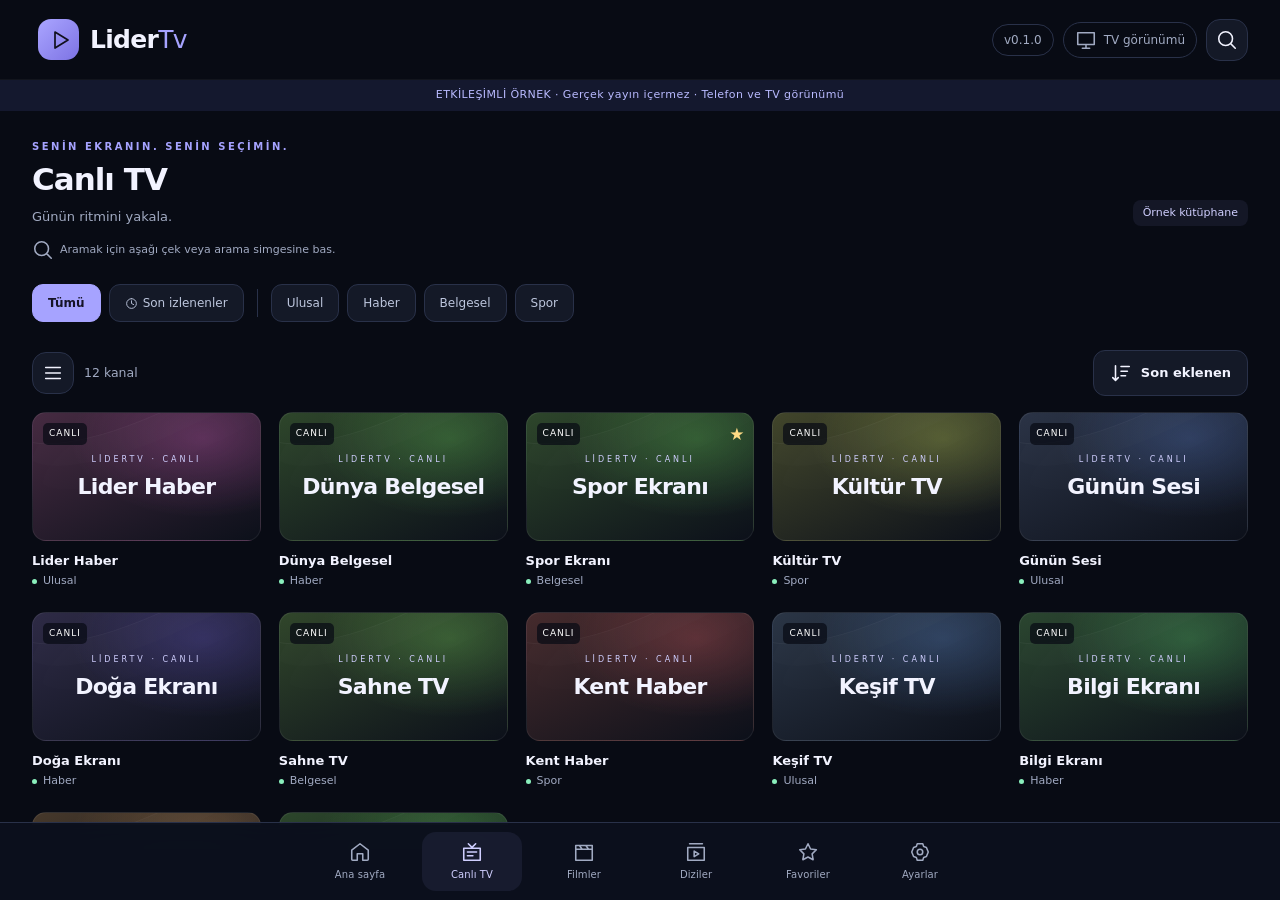
==== app/src/main/assets/ui/index.html @ 4a810b92 "Add files via upload" ====
<!doctype html><html lang="tr"><head><meta charset="utf-8"><meta name="viewport" content="width=device-width,initial-scale=1,viewport-fit=cover"><meta http-equiv="Content-Security-Policy" content="default-src 'none'; script-src 'self' 'unsafe-inline'; style-src 'self' 'unsafe-inline'; img-src 'self' data: https: http:; connect-src 'none'; font-src 'self'; base-uri 'none'; form-action 'none'"><title>LiderTv 0.1.0</title><link rel="stylesheet" href="style.css"></head><body><div id="app"></div><div id="overlay"></div><div id="toast" role="status" aria-live="polite"></div><input id="fileInput" type="file" accept=".m3u,.m3u8,text/plain" hidden><script src="license.js"></script><script src="demo.js"></script><script src="app.js"></script></body></html>
---- app/src/main/assets/ui/style.css ----
:root{color-scheme:dark;--bg:#080b14;--surface:#141927;--surface2:#1b2133;--line:#293149;--text:#f2f3ff;--muted:#a1aac2;--accent:#a6a3ff;--accent2:#d0cfff;--navh:78px;--side:0px}*{box-sizing:border-box}body{margin:0;background:var(--bg);color:var(--text);font:15px/1.5 system-ui,-apple-system,BlinkMacSystemFont,'Segoe UI',sans-serif;overscroll-behavior:none}button,input{font:inherit}button{color:inherit;cursor:pointer;border:0;background:none}button:disabled{opacity:.45;cursor:default}button:focus-visible,input:focus-visible{outline:3px solid var(--accent2);outline-offset:3px}.focusable:focus{outline:3px solid var(--accent2);outline-offset:3px;z-index:2}button svg{pointer-events:none}svg{width:22px;height:22px;vertical-align:middle;flex:none}h1,h2,h3,p{margin:0}h1{font-size:31px;letter-spacing:-1px;line-height:1.2}h2{font-size:21px;letter-spacing:-.4px}small,.muted{color:var(--muted)}.header{height:80px;display:flex;align-items:center;justify-content:space-between;padding:0 32px 0 calc(var(--side) + 32px);border-bottom:1px solid #ffffff0a;background:var(--bg)}.brand{display:flex;align-items:center;gap:11px;font-size:25px;letter-spacing:-.7px;font-weight:750}.brandmark{display:grid;place-items:center;border-radius:13px;width:41px;height:41px;background:linear-gradient(135deg,#aaa5ff,#7d73e4);color:#11101d}.brandmark svg{width:24px;height:24px}.brand em{font-style:normal;color:var(--accent);font-weight:500}.header-actions{display:flex;gap:9px;align-items:center}.iconbtn{width:42px;height:42px;border:1px solid var(--line);border-radius:14px;background:var(--surface);display:inline-grid;place-items:center}.pill{padding:6px 11px;border:1px solid var(--line);border-radius:30px;color:var(--muted);font-size:12px}.mode-button{display:flex;align-items:center;gap:7px}.preview-note{background:#14182e;color:#b9baff;text-align:center;padding:7px 18px;font-size:11px;letter-spacing:.4px}.main{height:calc(100dvh - 108px - var(--navh));overflow:auto;padding:28px 32px 60px calc(var(--side) + 32px);scroll-behavior:smooth}.native .main{height:calc(100dvh - 80px - var(--navh))}.intro{display:flex;gap:18px;align-items:flex-end;justify-content:space-between;margin-bottom:23px}.eyebrow{font-size:10px;letter-spacing:2.5px;font-weight:700;color:var(--accent);text-transform:uppercase;margin-bottom:7px}.intro p{color:var(--muted);margin-top:9px;font-size:13px}.badge{font-size:11px;color:var(--accent2);padding:5px 10px;border-radius:8px;background:#a6a3ff14;white-space:nowrap}.searchbox{position:relative;display:flex;align-items:center;gap:10px;background:var(--surface);border:1px solid var(--line);border-radius:16px;margin:0 0 22px;padding:12px 15px}.searchbox input{width:100%;background:transparent;color:var(--text);border:0;outline:none}.searchbox svg{color:var(--muted)}.search-hint{font-size:11px;color:var(--muted);margin:-10px 0 16px;display:flex;align-items:center;gap:6px}.toolbar{display:flex;align-items:center;justify-content:space-between;gap:12px;margin:16px 0}.toolbar-right{display:flex;align-items:center;gap:9px}.secondary,.primary,.danger{display:inline-flex;align-items:center;justify-content:center;gap:9px;border:1px solid var(--line);border-radius:12px;padding:11px 16px;background:var(--surface);font-size:13px;font-weight:650}.primary{background:var(--accent);color:#141125;border-color:var(--accent)}.danger{color:#ffb8ba}.chips{display:flex;gap:8px;overflow-x:auto;scrollbar-width:none;padding:7px 4px 12px;margin:0 -4px;touch-action:pan-x}.chip{white-space:nowrap;border:1px solid var(--line);background:var(--surface);color:#bdc6dd;padding:9px 15px;border-radius:11px;font-size:12px;user-select:none;flex-shrink:0;touch-action:pan-x}.chip.active{background:var(--accent);color:#151327;border-color:var(--accent);font-weight:700}.chip svg{width:13px;height:13px;margin-right:5px}.chip.long{box-shadow:0 0 0 3px var(--accent);transform:translateY(-3px)}.chips .separator{border-left:1px solid var(--line);margin:5px}.grid{display:grid;grid-template-columns:repeat(auto-fill,minmax(168px,1fr));gap:22px 18px}.card{display:block;text-align:left;min-width:0;padding:0;position:relative;user-select:none;touch-action:pan-y;border-radius:14px}.poster{height:auto;aspect-ratio:2/3;border-radius:14px;overflow:hidden;position:relative;background:radial-gradient(ellipse at 75% 20%,hsla(var(--hue),70%,64%,.26),transparent 55%),linear-gradient(155deg,hsl(var(--hue),24%,22%),#0c101a);border:1px solid #ffffff12;transition:transform .15s}.card:hover .poster{transform:translateY(-3px)}.poster img{width:100%;height:100%;object-fit:cover;position:absolute;inset:0}.poster .art{position:absolute;inset:0;overflow:hidden;display:flex;flex-direction:column;justify-content:flex-end;padding:18px}.art:before{content:'';height:75%;width:140%;border:1px solid #ffffff22;border-radius:45%;transform:rotate(-25deg);position:absolute;left:-15%;top:-22%;box-shadow:0 24px 0 #ffffff05,0 50px 0 #ffffff04,0 75px 0 #ffffff03}.art-title{position:relative;font-size:24px;font-weight:800;letter-spacing:-.7px;line-height:1.15;text-transform:uppercase;white-space:normal;text-wrap:balance}.art-label{font-size:8px;letter-spacing:3px;color:#c6c8db;margin-bottom:8px}.tag{position:absolute;left:10px;top:10px;font-size:9px;letter-spacing:1px;padding:4px 6px;border-radius:5px;background:#080b14b8;color:#fff}.favmark{position:absolute;right:9px;top:9px;color:#ffda85;font-size:17px}.watchline{position:absolute;bottom:0;left:0;right:0;height:3px;background:#ffffff25}.watchline i{display:block;height:100%;background:var(--accent2)}.card-title{font-size:13px;font-weight:650;margin-top:10px;white-space:nowrap;overflow:hidden;text-overflow:ellipsis}.card-meta{font-size:11px;color:var(--muted);white-space:nowrap;overflow:hidden;text-overflow:ellipsis;margin-top:3px}.grid.live{grid-template-columns:repeat(auto-fill,minmax(210px,1fr))}.live .poster{aspect-ratio:16/9}.live .art-title{font-size:22px;text-transform:none}.live .art{justify-content:center;align-items:center}.live .art:before{top:-80%;opacity:.35}.live .art-label{color:var(--accent2)}.live .poster img{object-fit:contain;padding:28px;background:var(--surface)}.live-dot{display:inline-block;background:#8aefbc;border-radius:50%;height:5px;width:5px;vertical-align:middle;margin-right:6px}.pagination{display:flex;align-items:center;justify-content:center;gap:14px;margin:30px 0}.pagination span{font-size:12px;color:var(--muted)}.nav{position:fixed;bottom:0;left:0;right:0;height:var(--navh);display:flex;justify-content:center;gap:12px;z-index:20;background:#0d111eeb;border-top:1px solid var(--line);backdrop-filter:blur(20px);padding:9px 16px max(9px,env(safe-area-inset-bottom))}.navitem{display:flex;flex-direction:column;align-items:center;justify-content:center;gap:4px;border-radius:14px;width:100px;max-width:17%;font-size:10px;letter-spacing:.1px;color:var(--muted);user-select:none;touch-action:none}.navitem.active{background:#a6a3ff14;color:var(--accent2)}.navitem svg{width:22px;height:22px}.navitem.long{outline:2px dashed var(--accent)}.empty{padding:65px 20px;text-align:center;color:var(--muted);border:1px dashed var(--line);border-radius:16px}.empty h2{color:var(--text);margin:12px 0}.empty p{max-width:500px;margin:0 auto 22px}.hero{padding:34px;border-radius:22px;border:1px solid #a6a3ff30;background:radial-gradient(ellipse at right top,#443f6b77,transparent 65%),#141827;max-width:800px;margin:30px auto}.hero h1{margin-bottom:18px}.hero p{color:var(--muted);margin:14px 0 24px}.settings{max-width:740px;margin:0 auto}.settings-title{display:flex;align-items:center;gap:14px;margin-bottom:24px}.setting-card{background:var(--surface);border:1px solid #ffffff06;border-radius:15px;padding:18px;display:flex;align-items:center;gap:16px;text-align:left;width:100%;margin-bottom:11px}.setting-card>svg{color:var(--accent)}.setting-card>div{flex:1}.setting-card b{font-size:14px;font-weight:650}.setting-card small{display:block;margin-top:3px;font-size:12px}.arrow{color:var(--muted);font-size:22px}.section-label{font-size:12px;color:var(--accent);margin:25px 0 10px}.setting-box{background:var(--surface);border:1px solid var(--line);border-radius:16px;padding:19px;margin-bottom:16px}.setting-box h3{font-size:15px;margin-bottom:8px}.setting-box p{color:var(--muted);font-size:12px;line-height:1.65;margin-bottom:12px}.row{display:flex;align-items:center;gap:10px;flex-wrap:wrap}.stack{display:flex;flex-direction:column;gap:9px}.radio{display:flex;gap:12px;align-items:center;text-align:left;width:100%;padding:12px 5px;font-size:13px}.radio .circle{height:17px;width:17px;border:1.5px solid var(--muted);border-radius:50%;flex-shrink:0}.radio.selected .circle{border:5px solid var(--accent)}.toggle{display:flex;align-items:center;justify-content:space-between;gap:16px;width:100%;padding:13px 0;text-align:left}.switch{border-radius:20px;width:41px;height:23px;padding:3px;background:#3b4359;flex-shrink:0}.switch:after{content:'';width:17px;height:17px;border-radius:50%;background:#c5cadd;display:block;transition:transform .12s}.toggle.on .switch{background:var(--accent)}.toggle.on .switch:after{transform:translateX(18px);background:#17142a}.field{margin-bottom:14px}.field label{display:block;font-size:12px;color:var(--muted);margin-bottom:7px}.field input{width:100%;background:var(--bg);border:1px solid var(--line);border-radius:11px;color:var(--text);padding:12px}.metricrow{display:grid;grid-template-columns:repeat(3,1fr);gap:8px;margin:16px 0}.metric{border-radius:11px;background:var(--bg);padding:11px;text-align:center}.metric b{display:block;font-size:18px;color:var(--accent2)}.metric small{font-size:10px}.notice{font-size:12px;line-height:1.65;color:#c7c7e1;padding:13px 15px;border-left:3px solid var(--accent);background:#a6a3ff0a;margin:16px 0}.overlay-backdrop{position:fixed;inset:0;background:#02040bb8;z-index:30;display:grid;place-items:center;padding:20px;backdrop-filter:blur(7px)}.modal{background:var(--bg);border:1px solid var(--line);border-radius:23px;padding:25px;max-width:780px;width:100%;max-height:90dvh;overflow:auto;box-shadow:0 30px 130px #0009}.modal-header{display:flex;align-items:center;justify-content:space-between;gap:18px;margin-bottom:20px}.modal-header h2{font-size:20px}.modal-footer{display:flex;gap:12px;flex-wrap:wrap;margin-top:20px}.details{display:grid;grid-template-columns:210px 1fr;gap:26px}.details .poster{width:100%}.details h1{font-size:28px;line-height:1.22;margin:10px 0}.details .description{font-size:13px;color:#c1c8db;line-height:1.8;margin:18px 0}.details .cast{font-size:12px;color:var(--muted);line-height:1.7}.episode{display:flex;align-items:center;justify-content:space-between;gap:12px;width:100%;padding:14px;text-align:left;border:1px solid var(--line);border-radius:10px;margin-top:8px;background:var(--surface);font-size:12px}.episode small{white-space:nowrap}.drawer-wrap{position:fixed;inset:0;background:#0009;z-index:35}.drawer{height:100%;width:min(340px,90vw);background:var(--bg);border-right:1px solid var(--line);padding:24px 20px;overflow:auto;box-shadow:40px 0 100px #0006}.drawer .chip{width:100%;display:flex;align-items:center;gap:8px;text-align:left;white-space:normal;margin-bottom:8px}.drawer .chip .grow{flex:1}.drawer h2{margin:15px 0 20px}.drawer .chip.hidden{opacity:.5}.drawer small{font-size:11px;line-height:1.7;display:block;margin:12px 0}.loader{padding:60px;text-align:center;color:var(--muted)}.spinner{display:inline-block;width:24px;height:24px;border:2px solid var(--line);border-top-color:var(--accent);border-radius:50%;animation:spin .7s linear infinite;margin-bottom:10px}@keyframes spin{to{transform:rotate(360deg)}}#toast{position:fixed;bottom:calc(var(--navh) + 15px);left:50%;transform:translateX(-50%) translateY(20px);max-width:min(600px,90vw);padding:12px 18px;background:#343454;color:white;border:1px solid #8080ac66;border-radius:13px;z-index:99;opacity:0;pointer-events:none;transition:all .15s;font-size:13px}#toast.show{opacity:1;transform:translateX(-50%) translateY(0)}.demo-player{min-height:250px;background:radial-gradient(ellipse at 50% 35%,#2a244a,black 72%);border:1px solid var(--line);border-radius:16px;display:flex;flex-direction:column;align-items:center;justify-content:center;text-align:center;padding:35px}.demo-player svg{width:45px;height:45px;color:var(--accent)}.demo-player p{font-size:11px;color:var(--muted);margin-top:15px}.demo-player h2{margin-top:16px}.range{width:100%;accent-color:var(--accent);margin:20px 0}.tv{--side:134px;--navh:0px}.tv .nav{left:0;top:0;bottom:0;width:134px;height:100dvh;flex-direction:column;gap:12px;padding:95px 14px 24px;justify-content:flex-start;border-top:0;border-right:1px solid var(--line)}.tv .navitem{width:100%;max-width:100%;min-height:66px;font-size:12px}.tv .header{height:86px}.tv .main{height:calc(100dvh - 114px);padding-top:29px}.tv.native .main{height:calc(100dvh - 86px)}.tv .grid{grid-template-columns:repeat(auto-fill,minmax(155px,1fr))}.tv .grid.live{grid-template-columns:repeat(auto-fill,minmax(220px,1fr))}.tv .card-title{font-size:15px}.tv .card-meta{font-size:12px}.tv h1{font-size:35px}.tv .modal{max-width:900px}.tv .details{grid-template-columns:220px 1fr}.tv .focusable:focus{outline-width:4px}.light{--bg:#f1f2f8;--surface:#fff;--surface2:#e5e6f1;--line:#d3d6e5;--text:#161b2e;--muted:#616b86;--accent:#6259bb;--accent2:#544b9c;color-scheme:light}.light .nav{background:#f9f9feeb}.light .chip.active{color:#fff}.light .primary{color:#fff}.light .card .poster{color:#fff}.light .card-title{color:var(--text)}.light .notice{color:#555676}.light .overlay-backdrop{background:#30344a80}.light .details .description{color:#535c72}.light .preview-note{background:#e7e6f7;color:#514d83}
@media(max-width:650px){:root{--navh:77px}.header{height:65px;padding:0 17px}.brand{font-size:23px;gap:8px}.brandmark{width:34px;height:34px;border-radius:10px}.mode-button{font-size:10px;padding:7px}.mode-button svg{width:16px;height:16px}.pill.version{display:none}.header-actions{gap:7px}.iconbtn{width:36px;height:36px;border-radius:11px}.preview-note{font-size:9px;padding:6px 12px}.main{height:calc(100dvh - 91px - var(--navh));padding:24px 17px 35px}.native .main{height:calc(100dvh - 65px - var(--navh))}h1{font-size:28px}.intro{gap:10px;margin-bottom:17px}.intro p{font-size:11px;margin-top:7px}.eyebrow{font-size:8px;letter-spacing:2px}.badge{font-size:9px;padding:4px 8px}.searchbox{padding:10px 12px;margin-bottom:17px;border-radius:13px}.searchbox input{font-size:13px}.search-hint{font-size:10px;margin:-2px 0 9px}.toolbar{margin:10px 0 15px}.toolbar small{font-size:10px}.secondary,.primary,.danger{font-size:11px;padding:10px 13px;border-radius:10px}.secondary svg{width:16px;height:16px}.grid,.grid.live{grid-template-columns:repeat(2,minmax(0,1fr));gap:20px 13px}.poster{border-radius:12px}.art-title{font-size:22px}.poster .art{padding:14px}.live .art-title{font-size:18px}.live .poster img{padding:20px}.card-title{font-size:12px}.card-meta{font-size:10px}.nav{gap:3px;padding-left:8px;padding-right:8px}.navitem{font-size:9px;gap:5px;width:60px;max-width:none;flex:1}.navitem svg{height:20px;width:20px}.chip{font-size:11px;padding:8px 12px}.chips{gap:6px}.modal{padding:20px 17px;border-radius:21px;max-height:93dvh}.overlay-backdrop{padding:12px}.details{grid-template-columns:110px 1fr;gap:16px}.details h1{font-size:21px;letter-spacing:-.5px}.details .description{grid-column:1/-1;font-size:12px;line-height:1.7}.details .poster .art-title{font-size:16px}.details .cast{font-size:10px}.details .primary,.details .secondary{width:100%;margin-top:6px}.settings-title{gap:10px}.setting-card{padding:16px 14px;gap:13px}.setting-card b{font-size:13px}.setting-card small{font-size:11px}.setting-box{padding:15px}.hero{padding:24px}.metric b{font-size:16px}.metric small{font-size:9px}.modal-header h2{font-size:18px}.tv{--side:80px;--navh:0px}.tv .header{padding-left:92px}.tv .nav{width:80px;padding:85px 8px 15px}.tv .navitem{font-size:9px;flex:none;min-height:58px}.tv .main{padding-left:94px;height:calc(100dvh - 113px)}.tv .grid,.tv .grid.live{grid-template-columns:repeat(auto-fill,minmax(140px,1fr))}.tv .intro p{max-width:150px}.tv h1{font-size:25px}.tv .mode-button span{display:none}.tv .details{grid-template-columns:100px 1fr}}

.drawer,.drawer .chip{touch-action:pan-y}
.license-text{white-space:pre-wrap;font:12px/1.6 monospace;overflow-wrap:anywhere}
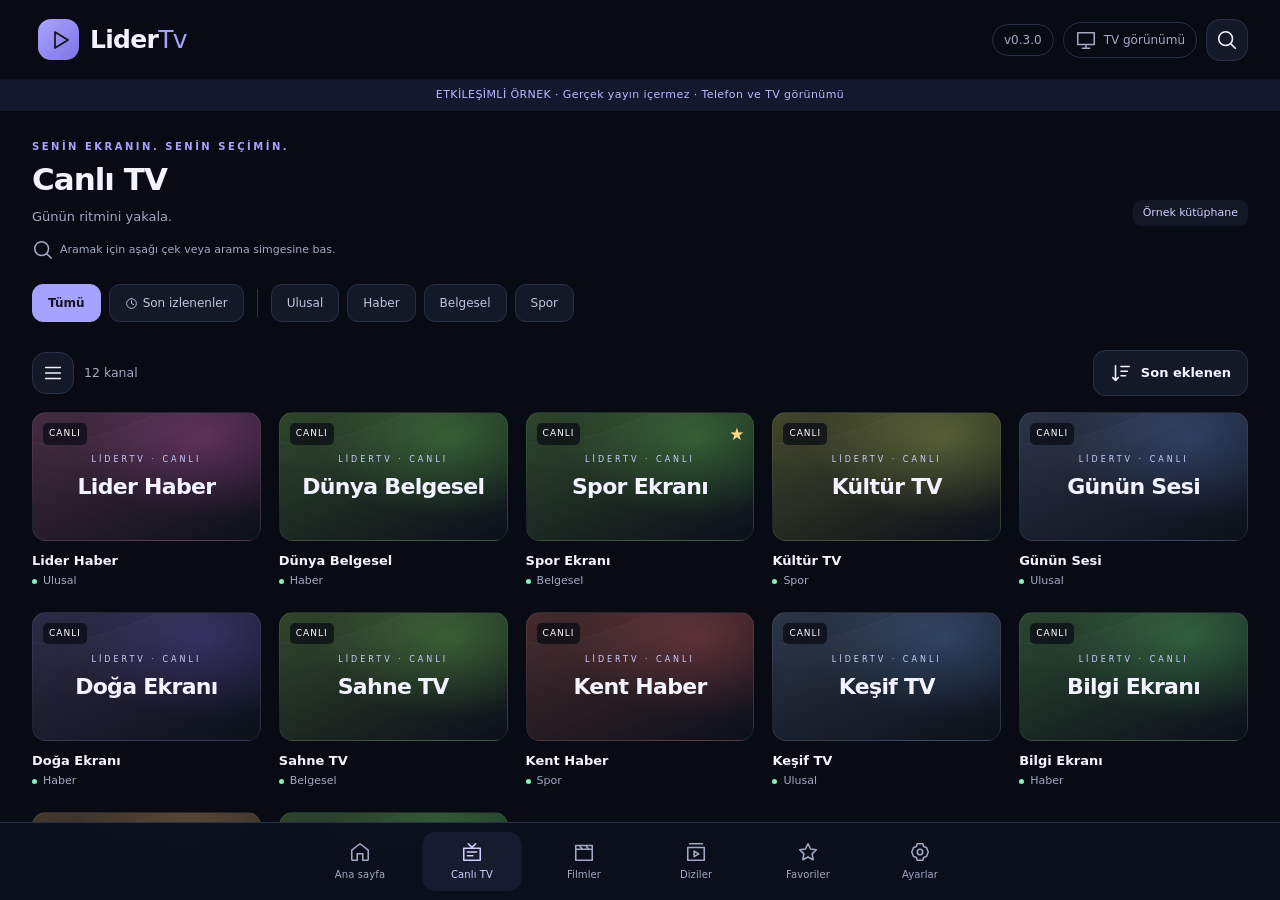
==== commit d3ad04e3: "UltraTV kaynak sistemi arayüz entegrasyonu UltraTV kaynak sistemi arayüz entegrasyonu" ====
--- a/app/src/main/assets/ui/index.html
+++ b/app/src/main/assets/ui/index.html
@@ -1 +1 @@
-<!doctype html><html lang="tr"><head><meta charset="utf-8"><meta name="viewport" content="width=device-width,initial-scale=1,viewport-fit=cover"><meta http-equiv="Content-Security-Policy" content="default-src 'none'; script-src 'self' 'unsafe-inline'; style-src 'self' 'unsafe-inline'; img-src 'self' data: https: http:; connect-src 'none'; font-src 'self'; base-uri 'none'; form-action 'none'"><title>LiderTv 0.1.0</title><link rel="stylesheet" href="style.css"></head><body><div id="app"></div><div id="overlay"></div><div id="toast" role="status" aria-live="polite"></div><input id="fileInput" type="file" accept=".m3u,.m3u8,text/plain" hidden><script src="license.js"></script><script src="demo.js"></script><script src="app.js"></script></body></html>
+<!doctype html><html lang="tr"><head><meta charset="utf-8"><meta name="viewport" content="width=device-width,initial-scale=1,viewport-fit=cover"><meta http-equiv="Content-Security-Policy" content="default-src 'none'; script-src 'self' 'unsafe-inline'; style-src 'self' 'unsafe-inline'; img-src 'self' data: https: http:; connect-src 'none'; font-src 'self'; base-uri 'none'; form-action 'none'"><title>LiderTv 0.3.0</title><link rel="stylesheet" href="style.css"></head><body><div id="app"></div><div id="overlay"></div><div id="toast" role="status" aria-live="polite"></div><input id="fileInput" type="file" accept=".m3u,.m3u8,text/plain" hidden><script src="license.js"></script><script src="demo.js"></script><script src="app.js"></script></body></html>
--- a/app/src/main/assets/ui/style.css
+++ b/app/src/main/assets/ui/style.css
@@ -1,4 +1,5 @@
 :root{color-scheme:dark;--bg:#080b14;--surface:#141927;--surface2:#1b2133;--line:#293149;--text:#f2f3ff;--muted:#a1aac2;--accent:#a6a3ff;--accent2:#d0cfff;--navh:78px;--side:0px}*{box-sizing:border-box}body{margin:0;background:var(--bg);color:var(--text);font:15px/1.5 system-ui,-apple-system,BlinkMacSystemFont,'Segoe UI',sans-serif;overscroll-behavior:none}button,input{font:inherit}button{color:inherit;cursor:pointer;border:0;background:none}button:disabled{opacity:.45;cursor:default}button:focus-visible,input:focus-visible{outline:3px solid var(--accent2);outline-offset:3px}.focusable:focus{outline:3px solid var(--accent2);outline-offset:3px;z-index:2}button svg{pointer-events:none}svg{width:22px;height:22px;vertical-align:middle;flex:none}h1,h2,h3,p{margin:0}h1{font-size:31px;letter-spacing:-1px;line-height:1.2}h2{font-size:21px;letter-spacing:-.4px}small,.muted{color:var(--muted)}.header{height:80px;display:flex;align-items:center;justify-content:space-between;padding:0 32px 0 calc(var(--side) + 32px);border-bottom:1px solid #ffffff0a;background:var(--bg)}.brand{display:flex;align-items:center;gap:11px;font-size:25px;letter-spacing:-.7px;font-weight:750}.brandmark{display:grid;place-items:center;border-radius:13px;width:41px;height:41px;background:linear-gradient(135deg,#aaa5ff,#7d73e4);color:#11101d}.brandmark svg{width:24px;height:24px}.brand em{font-style:normal;color:var(--accent);font-weight:500}.header-actions{display:flex;gap:9px;align-items:center}.iconbtn{width:42px;height:42px;border:1px solid var(--line);border-radius:14px;background:var(--surface);display:inline-grid;place-items:center}.pill{padding:6px 11px;border:1px solid var(--line);border-radius:30px;color:var(--muted);font-size:12px}.mode-button{display:flex;align-items:center;gap:7px}.preview-note{background:#14182e;color:#b9baff;text-align:center;padding:7px 18px;font-size:11px;letter-spacing:.4px}.main{height:calc(100dvh - 108px - var(--navh));overflow:auto;padding:28px 32px 60px calc(var(--side) + 32px);scroll-behavior:smooth}.native .main{height:calc(100dvh - 80px - var(--navh))}.intro{display:flex;gap:18px;align-items:flex-end;justify-content:space-between;margin-bottom:23px}.eyebrow{font-size:10px;letter-spacing:2.5px;font-weight:700;color:var(--accent);text-transform:uppercase;margin-bottom:7px}.intro p{color:var(--muted);margin-top:9px;font-size:13px}.badge{font-size:11px;color:var(--accent2);padding:5px 10px;border-radius:8px;background:#a6a3ff14;white-space:nowrap}.searchbox{position:relative;display:flex;align-items:center;gap:10px;background:var(--surface);border:1px solid var(--line);border-radius:16px;margin:0 0 22px;padding:12px 15px}.searchbox input{width:100%;background:transparent;color:var(--text);border:0;outline:none}.searchbox svg{color:var(--muted)}.search-hint{font-size:11px;color:var(--muted);margin:-10px 0 16px;display:flex;align-items:center;gap:6px}.toolbar{display:flex;align-items:center;justify-content:space-between;gap:12px;margin:16px 0}.toolbar-right{display:flex;align-items:center;gap:9px}.secondary,.primary,.danger{display:inline-flex;align-items:center;justify-content:center;gap:9px;border:1px solid var(--line);border-radius:12px;padding:11px 16px;background:var(--surface);font-size:13px;font-weight:650}.primary{background:var(--accent);color:#141125;border-color:var(--accent)}.danger{color:#ffb8ba}.chips{display:flex;gap:8px;overflow-x:auto;scrollbar-width:none;padding:7px 4px 12px;margin:0 -4px;touch-action:pan-x}.chip{white-space:nowrap;border:1px solid var(--line);background:var(--surface);color:#bdc6dd;padding:9px 15px;border-radius:11px;font-size:12px;user-select:none;flex-shrink:0;touch-action:pan-x}.chip.active{background:var(--accent);color:#151327;border-color:var(--accent);font-weight:700}.chip svg{width:13px;height:13px;margin-right:5px}.chip.long{box-shadow:0 0 0 3px var(--accent);transform:translateY(-3px)}.chips .separator{border-left:1px solid var(--line);margin:5px}.grid{display:grid;grid-template-columns:repeat(auto-fill,minmax(168px,1fr));gap:22px 18px}.card{display:block;text-align:left;min-width:0;padding:0;position:relative;user-select:none;touch-action:pan-y;border-radius:14px}.poster{height:auto;aspect-ratio:2/3;border-radius:14px;overflow:hidden;position:relative;background:radial-gradient(ellipse at 75% 20%,hsla(var(--hue),70%,64%,.26),transparent 55%),linear-gradient(155deg,hsl(var(--hue),24%,22%),#0c101a);border:1px solid #ffffff12;transition:transform .15s}.card:hover .poster{transform:translateY(-3px)}.poster img{width:100%;height:100%;object-fit:cover;position:absolute;inset:0}.poster .art{position:absolute;inset:0;overflow:hidden;display:flex;flex-direction:column;justify-content:flex-end;padding:18px}.art:before{content:'';height:75%;width:140%;border:1px solid #ffffff22;border-radius:45%;transform:rotate(-25deg);position:absolute;left:-15%;top:-22%;box-shadow:0 24px 0 #ffffff05,0 50px 0 #ffffff04,0 75px 0 #ffffff03}.art-title{position:relative;font-size:24px;font-weight:800;letter-spacing:-.7px;line-height:1.15;text-transform:uppercase;white-space:normal;text-wrap:balance}.art-label{font-size:8px;letter-spacing:3px;color:#c6c8db;margin-bottom:8px}.tag{position:absolute;left:10px;top:10px;font-size:9px;letter-spacing:1px;padding:4px 6px;border-radius:5px;background:#080b14b8;color:#fff}.favmark{position:absolute;right:9px;top:9px;color:#ffda85;font-size:17px}.watchline{position:absolute;bottom:0;left:0;right:0;height:3px;background:#ffffff25}.watchline i{display:block;height:100%;background:var(--accent2)}.card-title{font-size:13px;font-weight:650;margin-top:10px;white-space:nowrap;overflow:hidden;text-overflow:ellipsis}.card-meta{font-size:11px;color:var(--muted);white-space:nowrap;overflow:hidden;text-overflow:ellipsis;margin-top:3px}.grid.live{grid-template-columns:repeat(auto-fill,minmax(210px,1fr))}.live .poster{aspect-ratio:16/9}.live .art-title{font-size:22px;text-transform:none}.live .art{justify-content:center;align-items:center}.live .art:before{top:-80%;opacity:.35}.live .art-label{color:var(--accent2)}.live .poster img{object-fit:contain;padding:28px;background:var(--surface)}.live-dot{display:inline-block;background:#8aefbc;border-radius:50%;height:5px;width:5px;vertical-align:middle;margin-right:6px}.pagination{display:flex;align-items:center;justify-content:center;gap:14px;margin:30px 0}.pagination span{font-size:12px;color:var(--muted)}.nav{position:fixed;bottom:0;left:0;right:0;height:var(--navh);display:flex;justify-content:center;gap:12px;z-index:20;background:#0d111eeb;border-top:1px solid var(--line);backdrop-filter:blur(20px);padding:9px 16px max(9px,env(safe-area-inset-bottom))}.navitem{display:flex;flex-direction:column;align-items:center;justify-content:center;gap:4px;border-radius:14px;width:100px;max-width:17%;font-size:10px;letter-spacing:.1px;color:var(--muted);user-select:none;touch-action:none}.navitem.active{background:#a6a3ff14;color:var(--accent2)}.navitem svg{width:22px;height:22px}.navitem.long{outline:2px dashed var(--accent)}.empty{padding:65px 20px;text-align:center;color:var(--muted);border:1px dashed var(--line);border-radius:16px}.empty h2{color:var(--text);margin:12px 0}.empty p{max-width:500px;margin:0 auto 22px}.hero{padding:34px;border-radius:22px;border:1px solid #a6a3ff30;background:radial-gradient(ellipse at right top,#443f6b77,transparent 65%),#141827;max-width:800px;margin:30px auto}.hero h1{margin-bottom:18px}.hero p{color:var(--muted);margin:14px 0 24px}.settings{max-width:740px;margin:0 auto}.settings-title{display:flex;align-items:center;gap:14px;margin-bottom:24px}.setting-card{background:var(--surface);border:1px solid #ffffff06;border-radius:15px;padding:18px;display:flex;align-items:center;gap:16px;text-align:left;width:100%;margin-bottom:11px}.setting-card>svg{color:var(--accent)}.setting-card>div{flex:1}.setting-card b{font-size:14px;font-weight:650}.setting-card small{display:block;margin-top:3px;font-size:12px}.arrow{color:var(--muted);font-size:22px}.section-label{font-size:12px;color:var(--accent);margin:25px 0 10px}.setting-box{background:var(--surface);border:1px solid var(--line);border-radius:16px;padding:19px;margin-bottom:16px}.setting-box h3{font-size:15px;margin-bottom:8px}.setting-box p{color:var(--muted);font-size:12px;line-height:1.65;margin-bottom:12px}.row{display:flex;align-items:center;gap:10px;flex-wrap:wrap}.stack{display:flex;flex-direction:column;gap:9px}.radio{display:flex;gap:12px;align-items:center;text-align:left;width:100%;padding:12px 5px;font-size:13px}.radio .circle{height:17px;width:17px;border:1.5px solid var(--muted);border-radius:50%;flex-shrink:0}.radio.selected .circle{border:5px solid var(--accent)}.toggle{display:flex;align-items:center;justify-content:space-between;gap:16px;width:100%;padding:13px 0;text-align:left}.switch{border-radius:20px;width:41px;height:23px;padding:3px;background:#3b4359;flex-shrink:0}.switch:after{content:'';width:17px;height:17px;border-radius:50%;background:#c5cadd;display:block;transition:transform .12s}.toggle.on .switch{background:var(--accent)}.toggle.on .switch:after{transform:translateX(18px);background:#17142a}.field{margin-bottom:14px}.field label{display:block;font-size:12px;color:var(--muted);margin-bottom:7px}.field input{width:100%;background:var(--bg);border:1px solid var(--line);border-radius:11px;color:var(--text);padding:12px}.metricrow{display:grid;grid-template-columns:repeat(3,1fr);gap:8px;margin:16px 0}.metric{border-radius:11px;background:var(--bg);padding:11px;text-align:center}.metric b{display:block;font-size:18px;color:var(--accent2)}.metric small{font-size:10px}.notice{font-size:12px;line-height:1.65;color:#c7c7e1;padding:13px 15px;border-left:3px solid var(--accent);background:#a6a3ff0a;margin:16px 0}.overlay-backdrop{position:fixed;inset:0;background:#02040bb8;z-index:30;display:grid;place-items:center;padding:20px;backdrop-filter:blur(7px)}.modal{background:var(--bg);border:1px solid var(--line);border-radius:23px;padding:25px;max-width:780px;width:100%;max-height:90dvh;overflow:auto;box-shadow:0 30px 130px #0009}.modal-header{display:flex;align-items:center;justify-content:space-between;gap:18px;margin-bottom:20px}.modal-header h2{font-size:20px}.modal-footer{display:flex;gap:12px;flex-wrap:wrap;margin-top:20px}.details{display:grid;grid-template-columns:210px 1fr;gap:26px}.details .poster{width:100%}.details h1{font-size:28px;line-height:1.22;margin:10px 0}.details .description{font-size:13px;color:#c1c8db;line-height:1.8;margin:18px 0}.details .cast{font-size:12px;color:var(--muted);line-height:1.7}.episode{display:flex;align-items:center;justify-content:space-between;gap:12px;width:100%;padding:14px;text-align:left;border:1px solid var(--line);border-radius:10px;margin-top:8px;background:var(--surface);font-size:12px}.episode small{white-space:nowrap}.drawer-wrap{position:fixed;inset:0;background:#0009;z-index:35}.drawer{height:100%;width:min(340px,90vw);background:var(--bg);border-right:1px solid var(--line);padding:24px 20px;overflow:auto;box-shadow:40px 0 100px #0006}.drawer .chip{width:100%;display:flex;align-items:center;gap:8px;text-align:left;white-space:normal;margin-bottom:8px}.drawer .chip .grow{flex:1}.drawer h2{margin:15px 0 20px}.drawer .chip.hidden{opacity:.5}.drawer small{font-size:11px;line-height:1.7;display:block;margin:12px 0}.loader{padding:60px;text-align:center;color:var(--muted)}.spinner{display:inline-block;width:24px;height:24px;border:2px solid var(--line);border-top-color:var(--accent);border-radius:50%;animation:spin .7s linear infinite;margin-bottom:10px}@keyframes spin{to{transform:rotate(360deg)}}#toast{position:fixed;bottom:calc(var(--navh) + 15px);left:50%;transform:translateX(-50%) translateY(20px);max-width:min(600px,90vw);padding:12px 18px;background:#343454;color:white;border:1px solid #8080ac66;border-radius:13px;z-index:99;opacity:0;pointer-events:none;transition:all .15s;font-size:13px}#toast.show{opacity:1;transform:translateX(-50%) translateY(0)}.demo-player{min-height:250px;background:radial-gradient(ellipse at 50% 35%,#2a244a,black 72%);border:1px solid var(--line);border-radius:16px;display:flex;flex-direction:column;align-items:center;justify-content:center;text-align:center;padding:35px}.demo-player svg{width:45px;height:45px;color:var(--accent)}.demo-player p{font-size:11px;color:var(--muted);margin-top:15px}.demo-player h2{margin-top:16px}.range{width:100%;accent-color:var(--accent);margin:20px 0}.tv{--side:134px;--navh:0px}.tv .nav{left:0;top:0;bottom:0;width:134px;height:100dvh;flex-direction:column;gap:12px;padding:95px 14px 24px;justify-content:flex-start;border-top:0;border-right:1px solid var(--line)}.tv .navitem{width:100%;max-width:100%;min-height:66px;font-size:12px}.tv .header{height:86px}.tv .main{height:calc(100dvh - 114px);padding-top:29px}.tv.native .main{height:calc(100dvh - 86px)}.tv .grid{grid-template-columns:repeat(auto-fill,minmax(155px,1fr))}.tv .grid.live{grid-template-columns:repeat(auto-fill,minmax(220px,1fr))}.tv .card-title{font-size:15px}.tv .card-meta{font-size:12px}.tv h1{font-size:35px}.tv .modal{max-width:900px}.tv .details{grid-template-columns:220px 1fr}.tv .focusable:focus{outline-width:4px}.light{--bg:#f1f2f8;--surface:#fff;--surface2:#e5e6f1;--line:#d3d6e5;--text:#161b2e;--muted:#616b86;--accent:#6259bb;--accent2:#544b9c;color-scheme:light}.light .nav{background:#f9f9feeb}.light .chip.active{color:#fff}.light .primary{color:#fff}.light .card .poster{color:#fff}.light .card-title{color:var(--text)}.light .notice{color:#555676}.light .overlay-backdrop{background:#30344a80}.light .details .description{color:#535c72}.light .preview-note{background:#e7e6f7;color:#514d83}
+.category-pick{display:flex;align-items:center;gap:12px;width:100%;text-align:left;padding:12px 14px;background:var(--surface);border:1px solid var(--line);border-radius:13px;margin-bottom:8px}.category-pick .circle{width:20px;height:20px;border:1.5px solid var(--muted);border-radius:6px;display:grid;place-items:center;flex:none}.category-pick.selected{border-color:var(--accent);background:#a6a3ff10}.category-pick.selected .circle{background:var(--accent);border-color:var(--accent);color:#141125;font-weight:800}.category-pick .grow{flex:1}.category-pick b{display:block;font-size:13px}.category-pick small{display:block;margin-top:2px;font-size:10px}
 @media(max-width:650px){:root{--navh:77px}.header{height:65px;padding:0 17px}.brand{font-size:23px;gap:8px}.brandmark{width:34px;height:34px;border-radius:10px}.mode-button{font-size:10px;padding:7px}.mode-button svg{width:16px;height:16px}.pill.version{display:none}.header-actions{gap:7px}.iconbtn{width:36px;height:36px;border-radius:11px}.preview-note{font-size:9px;padding:6px 12px}.main{height:calc(100dvh - 91px - var(--navh));padding:24px 17px 35px}.native .main{height:calc(100dvh - 65px - var(--navh))}h1{font-size:28px}.intro{gap:10px;margin-bottom:17px}.intro p{font-size:11px;margin-top:7px}.eyebrow{font-size:8px;letter-spacing:2px}.badge{font-size:9px;padding:4px 8px}.searchbox{padding:10px 12px;margin-bottom:17px;border-radius:13px}.searchbox input{font-size:13px}.search-hint{font-size:10px;margin:-2px 0 9px}.toolbar{margin:10px 0 15px}.toolbar small{font-size:10px}.secondary,.primary,.danger{font-size:11px;padding:10px 13px;border-radius:10px}.secondary svg{width:16px;height:16px}.grid,.grid.live{grid-template-columns:repeat(2,minmax(0,1fr));gap:20px 13px}.poster{border-radius:12px}.art-title{font-size:22px}.poster .art{padding:14px}.live .art-title{font-size:18px}.live .poster img{padding:20px}.card-title{font-size:12px}.card-meta{font-size:10px}.nav{gap:3px;padding-left:8px;padding-right:8px}.navitem{font-size:9px;gap:5px;width:60px;max-width:none;flex:1}.navitem svg{height:20px;width:20px}.chip{font-size:11px;padding:8px 12px}.chips{gap:6px}.modal{padding:20px 17px;border-radius:21px;max-height:93dvh}.overlay-backdrop{padding:12px}.details{grid-template-columns:110px 1fr;gap:16px}.details h1{font-size:21px;letter-spacing:-.5px}.details .description{grid-column:1/-1;font-size:12px;line-height:1.7}.details .poster .art-title{font-size:16px}.details .cast{font-size:10px}.details .primary,.details .secondary{width:100%;margin-top:6px}.settings-title{gap:10px}.setting-card{padding:16px 14px;gap:13px}.setting-card b{font-size:13px}.setting-card small{font-size:11px}.setting-box{padding:15px}.hero{padding:24px}.metric b{font-size:16px}.metric small{font-size:9px}.modal-header h2{font-size:18px}.tv{--side:80px;--navh:0px}.tv .header{padding-left:92px}.tv .nav{width:80px;padding:85px 8px 15px}.tv .navitem{font-size:9px;flex:none;min-height:58px}.tv .main{padding-left:94px;height:calc(100dvh - 113px)}.tv .grid,.tv .grid.live{grid-template-columns:repeat(auto-fill,minmax(140px,1fr))}.tv .intro p{max-width:150px}.tv h1{font-size:25px}.tv .mode-button span{display:none}.tv .details{grid-template-columns:100px 1fr}}
 
 .drawer,.drawer .chip{touch-action:pan-y}
